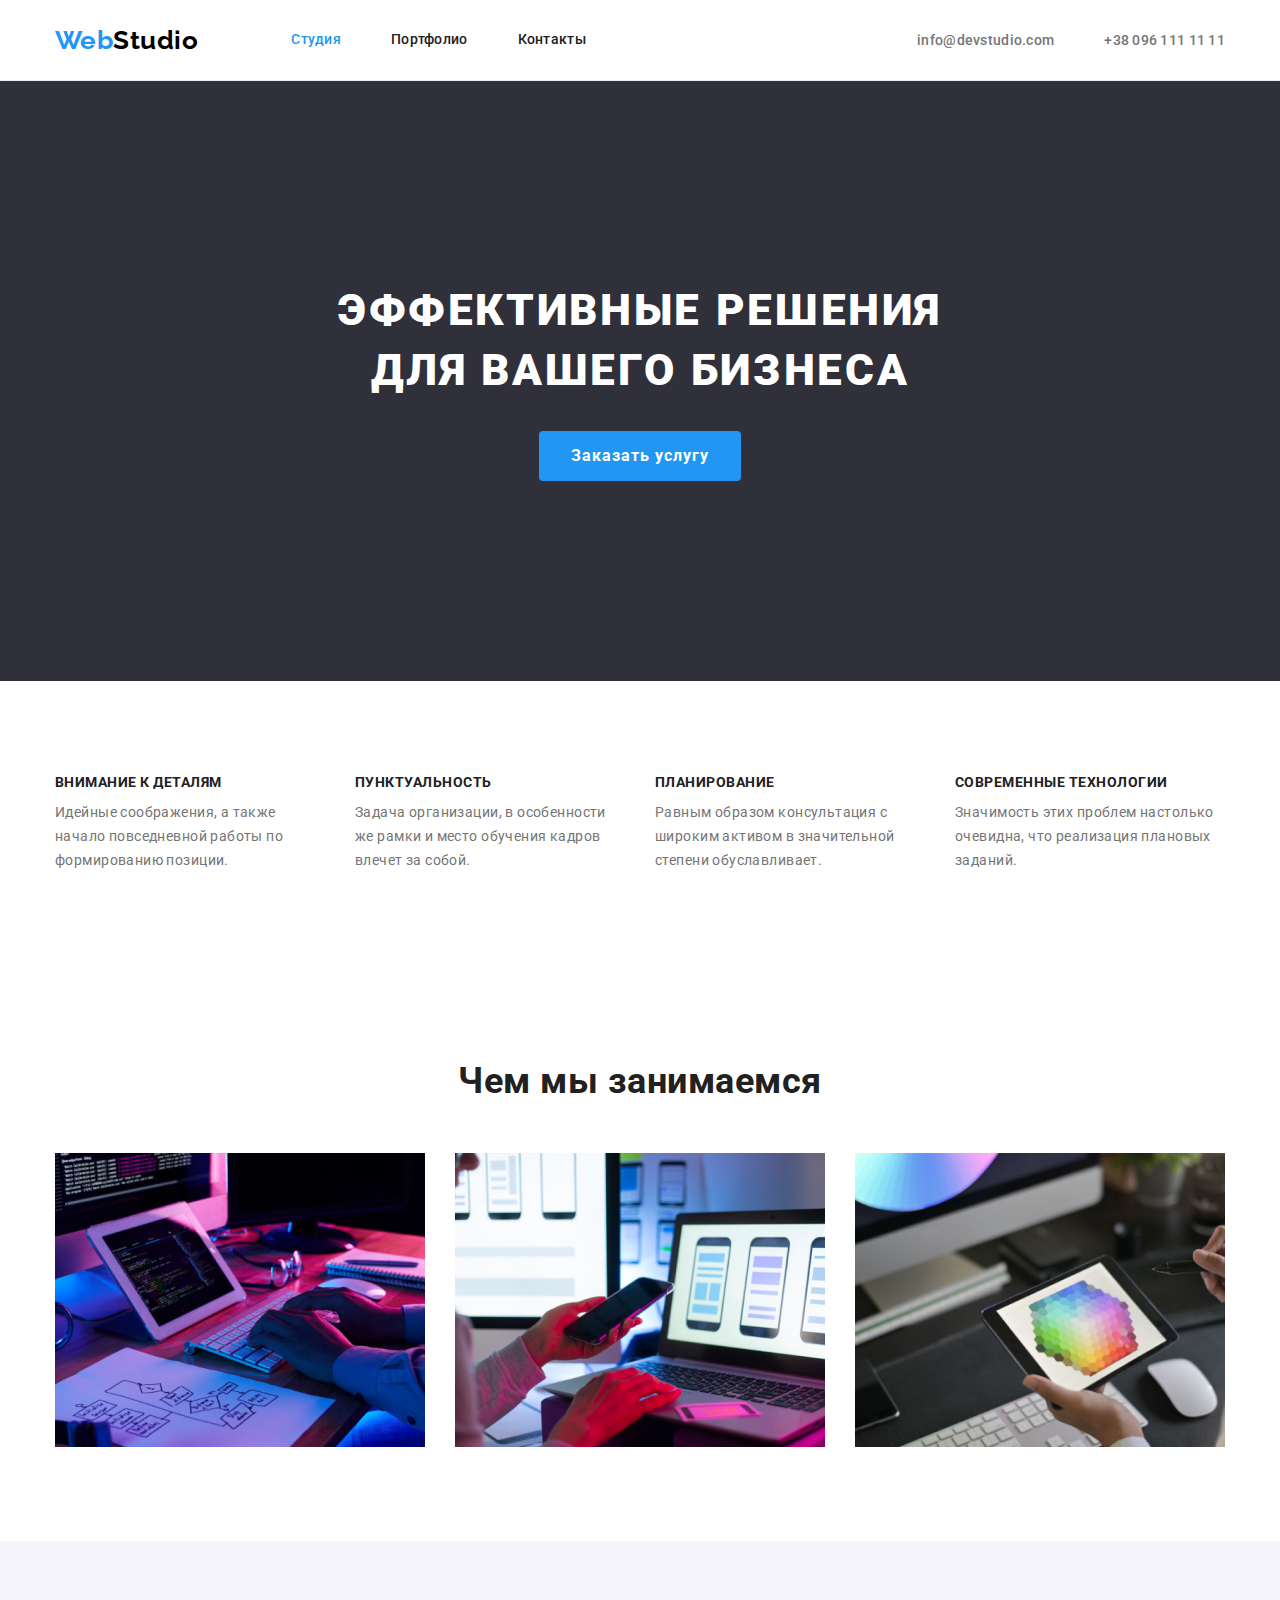
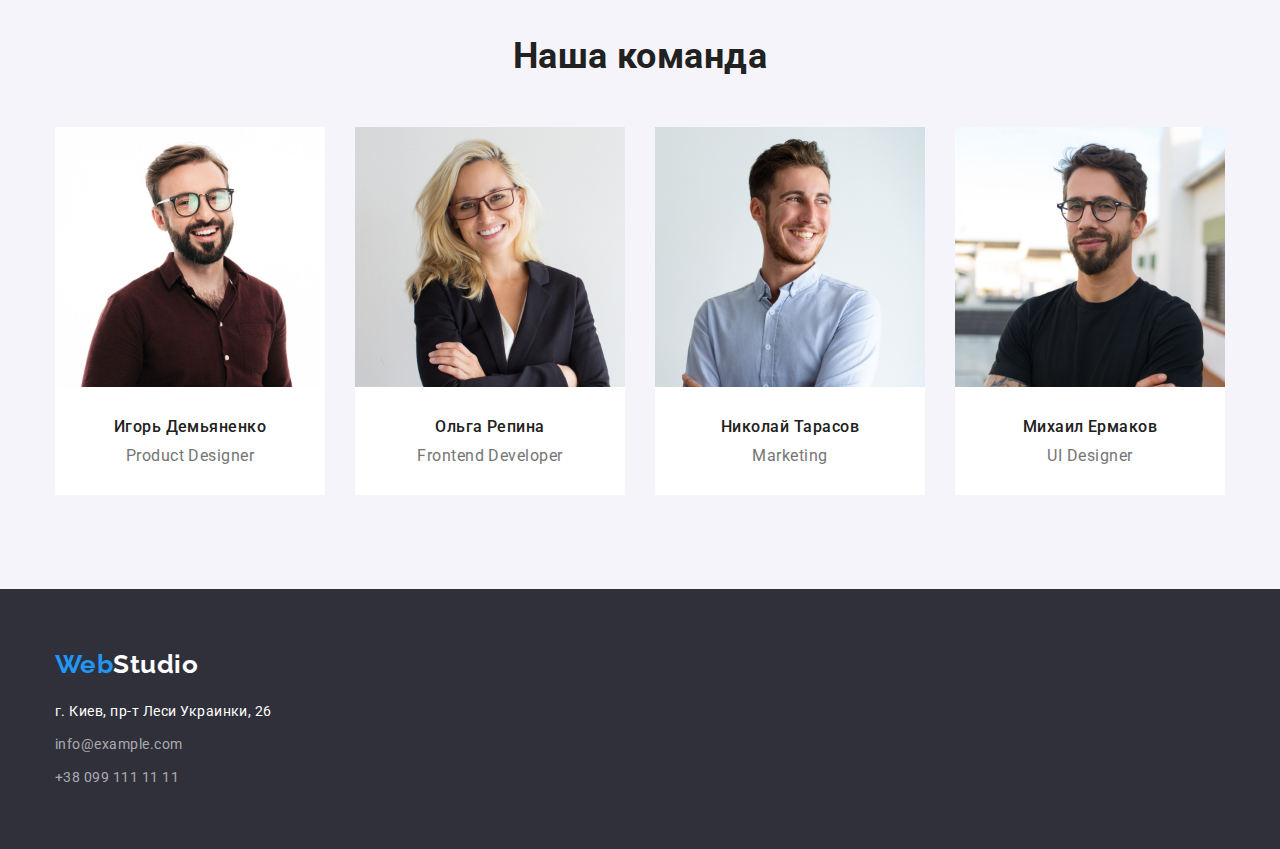
==== index.html @ ad322314 "Добавка файлов" ====
<!DOCTYPE html>
<html lang="ru">
  <head>
    <meta charset="UTF-8" />
    <meta http-equiv="X-UA-Compatible" content="IE=edge" />
    <meta name="viewport" content="width=device-width, initial-scale=1.0" />
    <title>Студия</title>
    <link rel="preconnect" href="https://fonts.googleapis.com" />
    <link rel="preconnect" href="https://fonts.gstatic.com" crossorigin />
    <link
      href="https://fonts.googleapis.com/css2?family=Raleway:wght@700&family=Roboto:wght@400;500;700;900&display=swap"
      rel="stylesheet"
    />
    <link
      rel="stylesheet"
      href="https://cdnjs.cloudflare.com/ajax/libs/modern-normalize/1.1.0/modern-normalize.min.css"
    />
    <link rel="stylesheet" href="./css/styles.css" />
  </head>
  <body>
    <!-- Шапка сайта -->

    <header class="header">
      <div class="container main-nav">
        <nav class="nav">
          <a class="logo" href="/" lang="en"> <span class="logo-web">Web</span>Studio</a>

          <ul class="site-nav">
            <li class="site-nav-item"><a href="" class="site-nav-link studio">Студия</a></li>
            <li class="site-nav-item">
              <a href="./portfolio.html" class="site-nav-link">Портфолио</a>
            </li>
            <li class="site-nav-item"><a href="" class="site-nav-link">Контакты</a></li>
          </ul>
        </nav>

        <ul class="auth-nav">
          <li class="auth-nav-item">
            <a class="auth-nav-link" href="mailto:info@devstudio.com" lang="en"
              >info@devstudio.com</a
            >
          </li>
          <li class="auth-nav-item">
            <a class="auth-nav-link" href="tel:+380961111111">+38 096 111 11 11</a>
          </li>
        </ul>
      </div>
    </header>

    <!-- Основной контент -->
    <main>
      <!-- Заказ услуги -->
      <section class="hero">
        <div class="container">
          <h1 class="hero-title">Эффективные решения для вашего бизнеса</h1>
          <button class="hero-button" type="button">Заказать услугу</button>
        </div>
      </section>

      <!-- Особенности компании -->
      <section class="section">
        <div class="container">
          <h2 class="compani-title">Особенности компании</h2>
          <ul class="features">
            <li class="features-item">
              <h3 class="features-title">Внимание к деталям</h3>
              <p class="features-text">
                Идейные соображения, а также начало повседневной работы по формированию позиции.
              </p>
            </li>
            <li class="features-item">
              <h3 class="features-title">Пунктуальность</h3>
              <p class="features-text">
                Задача организации, в особенности же рамки и место обучения кадров влечет за собой.
              </p>
            </li>
            <li class="features-item">
              <h3 class="features-title">Планирование</h3>
              <p class="features-text">
                Равным образом консультация с широким активом в значительной степени обуславливает.
              </p>
            </li>
            <li class="features-item">
              <h3 class="features-title">Современные технологии</h3>
              <p class="features-text">
                Значимость этих проблем настолько очевидна, что реализация плановых заданий.
              </p>
            </li>
          </ul>
        </div>
      </section>

      <!-- Чем мы занимаемся -->
      <section class="section">
        <div class="container">
          <h2 class="work-titles">Чем мы занимаемся</h2>
          <ul class="work-list">
            <li class="work-item">
              <img src="./images/img1.jpg" alt="Мужчина пишет код программы" width="370" />
            </li>
            <li class="work-item">
              <img
                src="./images/img2.jpg"
                alt="Женщина создает приложение на смартфон"
                width="370"
              />
            </li>
            <li class="work-item">
              <img
                src="./images/img3.jpg"
                alt="Человек занимается векторной графикой"
                width="370"
              />
            </li>
          </ul>
        </div>
      </section>

      <!-- Наша команда -->
      <section class="command section">
        <div class="container">
          <h2 class="command-titles">Наша команда</h2>
          <ul class="command-list">
            <li class="command-item">
              <img
                class="comand-img"
                src="./images/photo1.jpg"
                width="270"
                alt="Улыбающийся молодой мужчина шатен в очках с бородой короб"
              />
              <div class="comand-meta">
                <h3 class="command-title">Игорь Демьяненко</h3>
                <p class="command-text" lang="en">Product Designer</p>
              </div>
            </li>
            <li class="command-item">
              <img
                class="comand-img"
                src="./images/photo2.jpg"
                alt="Усыбающееся молодая женщина блондинка в очках"
                width="270"
              />
              <div class="comand-meta">
                <h3 class="command-title">Ольга Репина</h3>
                <p class="command-text" lang="en">Frontend Developer</p>
              </div>
            </li>
            <li class="command-item">
              <img
                class="comand-img"
                src="./images/photo3.jpg"
                alt="Улыбающийся молодой мужчина шатен с легкой небритостью"
                width="270"
              />
              <div class="comand-meta">
                <h3 class="command-title">Николай Тарасов</h3>
                <p class="command-text" lang="en">Marketing</p>
              </div>
            </li>
            <li class="command-item">
              <img
                class="comand-img"
                src="./images/photo4.jpg"
                alt="Улыбающийся молодой мужчина брюнет с лёгкой небритостью"
                width="270"
              />
              <div class="comand-meta">
                <h3 class="command-title">Михаил Ермаков</h3>
                <p class="command-text" lang="en">UI Designer</p>
              </div>
            </li>
          </ul>
        </div>
      </section>
    </main>

    <!-- Футер -->
    <footer class="footer">
      <div class="container">
        <a class="footer-logo" href="/" lang="en"><span class="logo-web">Web</span>Studio</a>
        <address class="address">
          <ul class="address-list">
            <li class="address-item">
              <a
                class="address-lists"
                href="https://www.google.com/maps/place/%D0%B1%D1%83%D0%BB.+%D0%9B%D0%B5%D1%81%D0%B8+%D0%A3%D0%BA%D1%80%D0%B0%D0%B8%D0%BD%D0%BA%D0%B8,+26,+%D0%9A%D0%B8%D0%B5%D0%B2,+02000"
                >г. Киев, пр-т Леси Украинки, 26</a
              >
            </li>
            <li class="address-item">
              <a class="address-link" href="mailto:info@example.com" lang="en">info@example.com</a>
            </li>
            <li class="address-item">
              <a class="address-link" href="tel:+380991111111">+38 099 111 11 11</a>
            </li>
          </ul>
        </address>
      </div>
    </footer>
  </body>
</html>
---- css/styles.css ----
:root {
  --primary-text-color: #212121;
  --title-text-color: #757575;
  --accent-color: #2196f3;
  --hover-hero-button-color: #058cf7;

  --primary-font: Roboto, sans-serif;
  --secondary-font: Raleway, sans-serif;
}

body {
  background-color: #ffffff;
  color: var(--title-text-color);
  font-family: var(--primary-font), sans-serif;
  letter-spacing: 0.03em;
}

h1,
h2,
h3,
p {
  margin: 0;
}

ul {
  margin: 0;
  padding: 0;
  list-style: none;
}

img {
  display: block;
  max-width: 100%;
  height: auto;
}

.container {
  width: 1200px;
  margin-left: auto;
  margin-right: auto;
  padding-left: 15px;
  padding-right: 15px;
}

.section {
  padding-top: 94px;
  padding-bottom: 94px;
}

/* Шапка */

.header {
  background-color: #ffffff;
  border-bottom: 1px solid #ececec;
}

.main-nav {
  display: flex;
  align-items: center;
}

.nav {
  display: flex;
  align-items: center;
}

.logo {
  color: #000000;

  font-family: var(--secondary-font), sans-serif;
  font-weight: 700;
  font-size: 26px;
  line-height: 1.19;
  text-decoration: none;
}

.logo-web {
  color: var(--accent-color);
}

.site-nav {
  display: flex;
  margin-left: 93px;
}

.site-nav-item + .site-nav-item {
  margin-left: 50px;
}

.site-nav-link {
  display: block;
  padding-top: 32px;
  padding-bottom: 32px;

  color: var(--primary-text-color);

  font-weight: 500;
  font-size: 14px;
  line-height: 1.14;
  letter-spacing: 0.02em;
  text-decoration: none;
}

.studio {
  color: var(--accent-color);
}

.portfolio,
.site-nav-link:hover,
.site-nav-link:focus,
.auth-nav-link:hover,
.auth-nav-link:focus,
.address-link:hover,
.address-link:focus,
.address-list:hover,
.address-list:focus {
  color: var(--accent-color);
}

.auth-nav {
  display: flex;
  margin-left: auto;
}

.auth-nav-item + .auth-nav-item {
  margin-left: 50px;
}

.auth-nav-link {
  color: var(--title-text-color);
  font-weight: 500;
  font-size: 14px;
  line-height: 1.14;
  letter-spacing: 0.02em;
  text-decoration: none;
}

/* Заказ услуги  */

.hero {
  padding: 200px 0;

  background-color: #2f303a;

  text-align: center;
}

.hero-button {
  border-radius: 4px;
  padding: 10px 32px;
  display: inline-block;
  min-width: 200px;
  border: none;

  background-color: var(--accent-color);
  color: #ffffff;

  font-weight: 700;
  font-size: 16px;
  line-height: 1.88;
  align-items: center;
  letter-spacing: 0.06em;
  cursor: pointer;
}
.hero-button:hover,
.hero-button:focus {
  background-color: var(--hover-hero-button-color);
}

.hero-title {
  margin-bottom: 30px;
  width: 696px;
  margin-left: auto;
  margin-right: auto;

  color: #ffffff;

  font-weight: 900;
  font-size: 44px;
  line-height: 1.36;
  letter-spacing: 0.06em;
  text-transform: uppercase;
}

/* Особенности компании */

.compani-title {
  position: absolute;
  clip: rect(0 0 0 0);
  width: 1px;
  height: 1px;
  margin: -1px;
}

.features {
  display: flex;
}

.features-item {
  width: 270px;
  margin-right: 30px;
  justify-content: center;
}

.features-item:last-child {
  margin-right: 0px;
}
.features-title {
  margin-bottom: 10px;

  color: var(--primary-text-color);

  font-weight: 700;
  font-size: 14px;
  line-height: 1.14;
  text-transform: uppercase;
}

.features-text {
  font-size: 14px;
  line-height: 1.71;
  letter-spacing: 0.03em;
}

/* Чем мы занимаемся */

.work-titles,
.command-titles {
  margin-bottom: 50px;

  color: var(--primary-text-color);

  font-weight: 700;
  font-size: 36px;
  line-height: 1.17;
  text-align: center;
}

.work-list {
  display: flex;
}

.work-item {
  margin-right: 30px;
}

.work-item:last-child {
  margin-right: 0px;
}

/* Наша команда */

.command {
  background-color: #f5f4fa;
}

.features-title {
  color: var(--primary-text-color);

  font-style: normal;
  font-weight: 700;
  font-size: 14px;
  line-height: 1.14;
  text-transform: uppercase;
}

.command-list {
  display: flex;
  margin-left: auto;
  margin-right: auto;
  justify-content: center;
}

.command-item {
  margin-right: 30px;
}

.comand-meta {
  padding-top: 30px;
  padding-bottom: 30px;
  padding-left: 0;

  background-color: #fff;
}

.comand-img {
  margin-bottom: 0;
}

.command-item:last-child {
  margin-right: 0;
  margin-bottom: 0;
}

.command-title {
  margin-bottom: 10px;

  color: var(--primary-text-color);

  font-style: normal;
  font-weight: 500;
  font-size: 16px;
  line-height: 1.19;
  text-align: center;
}

.command-text {
  font-size: 16px;
  line-height: 1.19;
  text-align: center;
}

/* footer */

.footer {
  background-color: #2f303a;
  padding: 60px 0;
}

.footer-logo {
  margin-top: 0;
  margin-bottom: 20px;
  display: block;

  color: #ffffff;

  font-family: var(--secondary-font), sans-serif;
  font-weight: 700;
  font-size: 26px;
  line-height: 1.19;
  text-decoration: none;
}

.address {
  display: block;

  font-style: normal;
  font-size: 14px;
  line-height: 1.71;
}

.address-item:not(:last-child) {
  margin-bottom: 9px;
}

.address-lists {
  display: block;

  color: #ffffff;

  text-decoration: none;
}

.address-link {
  display: block;

  color: rgba(255, 255, 255, 0.6);
  text-decoration: none;
}

/* -----Портфолио----- */

.portfolio-name {
  position: absolute;
  clip: rect(0 0 0 0);
  width: 1px;
  height: 1px;
  margin: -1px;
}

.filter {
  margin-bottom: 50px;
  display: flex;
  justify-content: center;
}

.filter-item:last-child {
  margin-right: 0px;
}

.filter-item {
  margin-right: 8px;
  align-items: center;
}

/* Контент фильтра */
.filter-button {
  border-radius: 4px;
  padding: 6px 22px;
  border: none;

  background-color: #f5f4fa;
  color: #212121;

  font-family: var(--primary-font), sans-serif;
  font-style: normal;
  font-weight: 500;
  font-size: 16px;
  line-height: 1.63;
  text-align: center;
  cursor: pointer;
}

.filter-button:hover,
.filter-button:focus {
  background-color: var(--accent-color);
  color: #ffffff;
}

/* Контент фильтра */
.gallery {
  display: flex;
  flex-wrap: wrap;
}

.gallery-lists {
  text-decoration: none;
}

.gallery-sign {
  width: 370px;
  box-sizing: border-box;
  border: 1px solid #eeeeee;
  padding: 32px 24px;
}

.gallery-item {
  margin-right: 30px;
  margin-bottom: 30px;
}

.gallery-item:nth-child(3n) {
  margin-right: 0;
}

.gallery-item:nth-last-child(-n + 3) {
  margin-bottom: 0;
}

.gallery-title {
  margin-bottom: 4px;

  color: var(--primary-text-color);

  font-weight: 700;
  font-size: 18px;
  line-height: 2;
  letter-spacing: 0.06em;
}

.gallery-text {
  color: var(--title-text-color);

  font-size: 16px;
  line-height: 1.87;
}
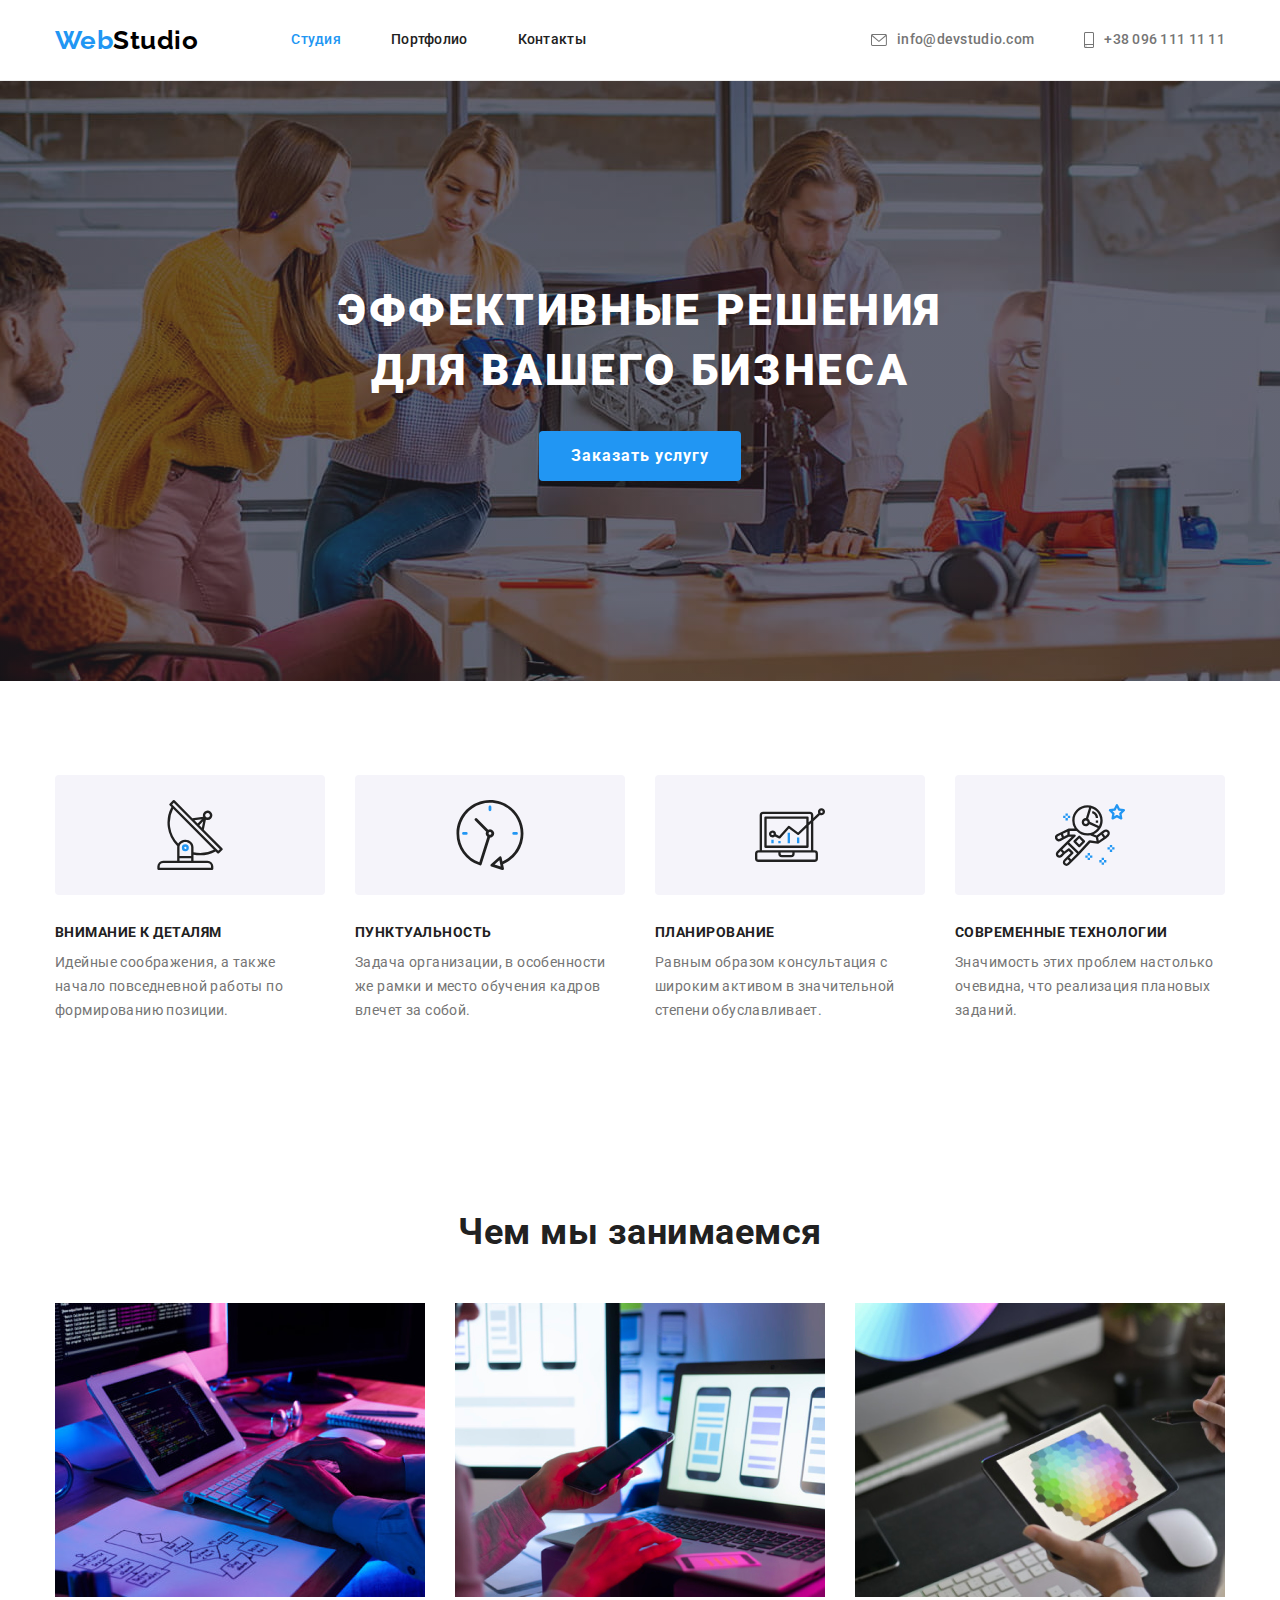
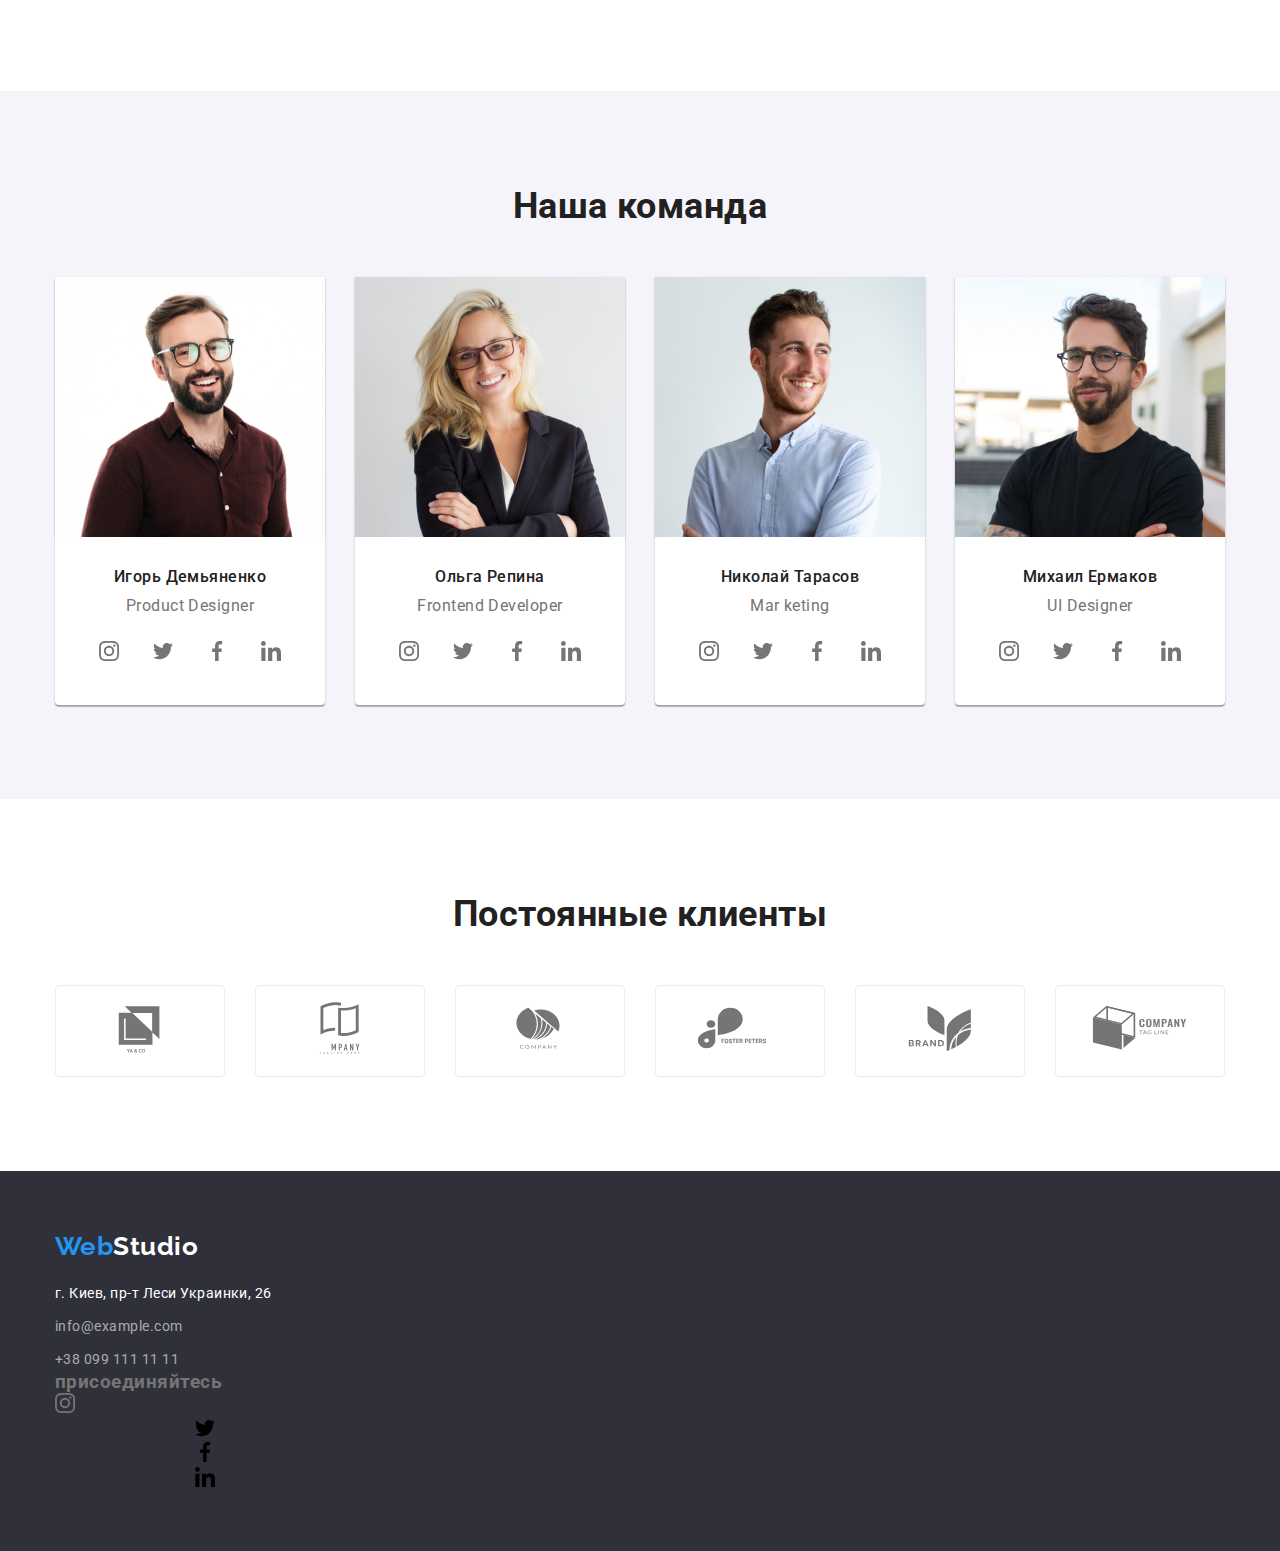
==== commit 3225368d: "Добавление svg" ====
--- a/index.html
+++ b/index.html
@@ -37,11 +37,11 @@
         <ul class="auth-nav">
           <li class="auth-nav-item">
             <a class="auth-nav-link" href="mailto:info@devstudio.com" lang="en"
-              >info@devstudio.com</a
+              ><svg class="icon-envelope"><use xlink:href="./images/symbol-defs.svg#icon-envelope"></use></svg>info@devstudio.com</a
             >
           </li>
           <li class="auth-nav-item">
-            <a class="auth-nav-link" href="tel:+380961111111">+38 096 111 11 11</a>
+            <a class="auth-nav-link" href="tel:+380961111111"><svg class="icon-smartphone"><use xlink:href="./images/symbol-defs.svg#icon-smartphone"></use></svg>+38 096 111 11 11</a>
           </li>
         </ul>
       </div>
@@ -50,7 +50,7 @@
     <!-- Основной контент -->
     <main>
       <!-- Заказ услуги -->
-      <section class="hero">
+      <section class="hero hero-img">
         <div class="container">
           <h1 class="hero-title">Эффективные решения для вашего бизнеса</h1>
           <button class="hero-button" type="button">Заказать услугу</button>
@@ -63,24 +63,44 @@
           <h2 class="compani-title">Особенности компании</h2>
           <ul class="features">
             <li class="features-item">
+              <div class="icon-block">
+                <svg height="70px" width="70px">
+                  <use xlink:href="./images/symbol-defs.svg#icon-antenna"></use>
+                </svg>
+              </div>
               <h3 class="features-title">Внимание к деталям</h3>
               <p class="features-text">
                 Идейные соображения, а также начало повседневной работы по формированию позиции.
               </p>
             </li>
             <li class="features-item">
+              <div class="icon-block">
+                <svg width="70px" height="70px">
+                  <use xlink:href="./images/symbol-defs.svg#icon-clock"></use>
+                </svg>
+              </div>
               <h3 class="features-title">Пунктуальность</h3>
               <p class="features-text">
                 Задача организации, в особенности же рамки и место обучения кадров влечет за собой.
               </p>
             </li>
             <li class="features-item">
+              <div class="icon-block">
+                <svg width="70px" height="70px">
+                  <use xlink:href="./images/symbol-defs.svg#icon-diagram"></use>
+                </svg>
+              </div>
               <h3 class="features-title">Планирование</h3>
               <p class="features-text">
                 Равным образом консультация с широким активом в значительной степени обуславливает.
               </p>
             </li>
             <li class="features-item">
+              <div class="icon-block">
+                <svg width="70px" height="70px">
+                  <use xlink:href="./images/symbol-defs.svg#icon-astronaut"></use>
+                </svg>
+              </div>
               <h3 class="features-title">Современные технологии</h3>
               <p class="features-text">
                 Значимость этих проблем настолько очевидна, что реализация плановых заданий.
@@ -131,6 +151,14 @@
               <div class="comand-meta">
                 <h3 class="command-title">Игорь Демьяненко</h3>
                 <p class="command-text" lang="en">Product Designer</p>
+                <div class="icon">
+                  <ul class="icon-list">
+                    <li class="icon-item"><a href=""><svg class="icon-svg" width="20px" height="20px"><use xlink:href="./images/symbol-defs.svg#icon-instagram"></use></svg></a></li>
+                    <li class="icon-item"><a href=""><svg class="icon-svg" width="20px" height="20px"><use xlink:href="./images/symbol-defs.svg#icon-twitter"></use></svg></a></li>
+                    <li class="icon-item"><a href=""><svg class="icon-svg" width="20px" height="20px"><use xlink:href="./images/symbol-defs.svg#icon-facebook"></use></svg></a></li>
+                    <li class="icon-item"><a href=""><svg class="icon-svg" width="20px" height="20px"><use xlink:href="./images/symbol-defs.svg#icon-linkedin"></use></svg></a></li>
+                  </ul>
+                </div>
               </div>
             </li>
             <li class="command-item">
@@ -143,6 +171,14 @@
               <div class="comand-meta">
                 <h3 class="command-title">Ольга Репина</h3>
                 <p class="command-text" lang="en">Frontend Developer</p>
+                <div class="icon">
+                  <ul class="icon-list">
+                    <li class="icon-item"><a href=""><svg class="icon-svg width="20px" height="20px"><use xlink:href="./images/symbol-defs.svg#icon-instagram"></use></svg></a></li>
+                    <li class="icon-item"><a href=""><svg class="icon-svg width="20px" height="20px"><use xlink:href="./images/symbol-defs.svg#icon-twitter"></use></svg></a></li>
+                    <li class="icon-item"><a href=""><svg class="icon-svg width="20px" height="20px"><use xlink:href="./images/symbol-defs.svg#icon-facebook"></use></svg></a></li>
+                    <li class="icon-item"><a href=""><svg class="icon-svg width="20px" height="20px"><use xlink:href="./images/symbol-defs.svg#icon-linkedin"></use></svg></a></li>
+                  </ul>
+                </div>
               </div>
             </li>
             <li class="command-item">
@@ -154,7 +190,15 @@
               />
               <div class="comand-meta">
                 <h3 class="command-title">Николай Тарасов</h3>
-                <p class="command-text" lang="en">Marketing</p>
+                <p class="command-text" lang="en">Mar keting</p>
+                <div class="icon">
+                  <ul class="icon-list">
+                    <li class="icon-item"><a href=""><svg class="icon-svg width="20px" height="20px"><use xlink:href="./images/symbol-defs.svg#icon-instagram"></use></svg></a></li>
+                    <li class="icon-item"><a href=""><svg class="icon-svg width="20px" height="20px"><use xlink:href="./images/symbol-defs.svg#icon-twitter"></use></svg></a></li>
+                    <li class="icon-item"><a href=""><svg class="icon-svg width="20px" height="20px"><use xlink:href="./images/symbol-defs.svg#icon-facebook"></use></svg></a></li>
+                    <li class="icon-item"><a href=""><svg class="icon-svg width="20px" height="20px"><use xlink:href="./images/symbol-defs.svg#icon-linkedin"></use></svg></a></li>
+                  </ul>
+                </div>
               </div>
             </li>
             <li class="command-item">
@@ -167,17 +211,60 @@
               <div class="comand-meta">
                 <h3 class="command-title">Михаил Ермаков</h3>
                 <p class="command-text" lang="en">UI Designer</p>
-              </div>
-            </li>
-          </ul>
-        </div>
-      </section>
+                <div class="icon">
+                  <ul class="icon-list">
+                    <li class="icon-item"><a href=""><svg class="icon-svg width="20px" height="20px"><use xlink:href="./images/symbol-defs.svg#icon-instagram"></use></svg></a></li>
+                    <li class="icon-item"><a href=""><svg class="icon-svg width="20px" height="20px"><use xlink:href="./images/symbol-defs.svg#icon-twitter"></use></svg></a></li>
+                    <li class="icon-item"><a href=""><svg class="icon-svg width="20px" height="20px"><use xlink:href="./images/symbol-defs.svg#icon-facebook"></use></svg></a></li>
+                    <li class="icon-item"><a href=""><svg class="icon-svg width="20px" height="20px"><use xlink:href="./images/symbol-defs.svg#icon-linkedin"></use></svg></a></li>
+                  </ul>
+                </div>
+              </div>
+            </li>
+          </ul>
+        </div>
+      </section>
+      <section class="clients section">
+        <div class="container">
+          <h2 class="clients-titles">Постоянные клиенты</h2>
+          <div class="client">
+            <ul class="client-list">
+            <li class="client-item">
+              <a href=""><svg  class="client-icon" width="106px" height="60px"><use href="./images/symbol-defs.svg#icon-Logo"></use></svg>
+              </a>
+            </li>
+            <li class="client-item">
+              <a href=""><svg  class="client-icon" width="106px" height="60px"><use href="./images/symbol-defs.svg#icon-Logo2"></use></svg>
+              </a>
+            </li>
+            <li class="client-item">
+              <a href=""><svg  class="client-icon" width="106px" height="60px"><use href="./images/symbol-defs.svg#icon-Logo3"></use></svg>
+              </a>
+            </li>
+            <li class="client-item">
+              <a href=""><svg  class="client-icon" width="106px" height="60px"><use href="./images/symbol-defs.svg#icon-Logo4"></use></svg>
+              </a>
+            </li>
+            <li class="client-item">
+              <a href=""><svg  class="client-icon" width="106px" height="60px"><use href="./images/symbol-defs.svg#icon-Logo5"></use></svg>
+              </a>
+            </li>
+            <li class="client-item">
+              <a href=""><svg  class="client-icon" width="106px" height="60px"><use href="./images/symbol-defs.svg#icon-Logo6"></use></svg>
+              </a>
+            </li>
+          </ul>
+          </div>
+        </div>
+      </section>
+
     </main>
 
     <!-- Футер -->
     <footer class="footer">
       <div class="container">
-        <a class="footer-logo" href="/" lang="en"><span class="logo-web">Web</span>Studio</a>
+        <div>
+          <a class="footer-logo" href="/" lang="en"><span class="logo-web">Web</span>Studio</a>
         <address class="address">
           <ul class="address-list">
             <li class="address-item">
@@ -195,7 +282,18 @@
             </li>
           </ul>
         </address>
+        </div>
+        <div class="connect">
+        <h3 class="connect-titles">присоединяйтесь</h3>
+        <ul>
+          <li class="connect-item"><a href=""><svg class="icon-svg width="20px" height="20px"><use xlink:href="./images/symbol-defs.svg#icon-instagram"></use></svg></a></li>
+                    <li class="connect-item"><a href=""><svg class="connect-svg width="20px" height="20px"><use xlink:href="./images/symbol-defs.svg#icon-twitter"></use></svg></a></li>
+                    <li class="connect-item"><a href=""><svg class="connect-svg width="20px" height="20px"><use xlink:href="./images/symbol-defs.svg#icon-facebook"></use></svg></a></li>
+                    <li class="connect-item"><a href=""><svg class="connect-svg width="20px" height="20px"><use xlink:href="./images/symbol-defs.svg#icon-linkedin"></use></svg></a></li>
+        </ul>
       </div>
+      </div>
+      
     </footer>
   </body>
 </html>
--- a/css/styles.css
+++ b/css/styles.css
@@ -127,7 +127,11 @@
 }
 
 .auth-nav-link {
+  display: flex;
+  align-items: center;
+
   color: var(--title-text-color);
+
   font-weight: 500;
   font-size: 14px;
   line-height: 1.14;
@@ -135,12 +139,45 @@
   text-decoration: none;
 }
 
+.icon-envelope {
+  margin-right: 10px;
+  width: 16px;
+  height: 12px;
+  justify-content: center;
+  align-items: center;
+  fill: #757575;
+}
+
+.icon-envelope:hover,
+.icon-envelope:focus,
+.icon-smartphone:hover,
+.icon-smartphone:focus {
+  fill: var(--accent-color);
+}
+
+.icon-smartphone {
+  margin-right: 10px;
+  width: 10px;
+  height: 16px;
+
+  fill: #757575;
+}
+
 /* Заказ услуги  */
 
 .hero {
   padding: 200px 0;
+  height: 600px;
+  max-width: 1600px;
+  margin-left: auto;
+  margin-right: auto;
 
   background-color: #2f303a;
+  background-image: linear-gradient(to right, rgba(47, 48, 58, 0.4), rgba(47, 48, 58, 0.4)),
+    url('../images/hero.jpg');
+  background-repeat: no-repeat;
+  background-position: center;
+  background-size: cover;
 
   text-align: center;
 }
@@ -202,9 +239,35 @@
   justify-content: center;
 }
 
+/* .features-item::before {
+  content: '';
+  display: inline-block;
+  width: 270px;
+  height: 120px;
+  border-radius: 4px;
+  margin-bottom: 30px;
+
+  background-color: #f5f4fa;
+  background-image: url(../images/antenna.svg);
+} */
+
 .features-item:last-child {
   margin-right: 0px;
 }
+
+.icon-block {
+  width: 270px;
+  height: 120px;
+  border-radius: 4px;
+  margin-right: 30px;
+  margin-bottom: 30px;
+  display: flex;
+  justify-content: center;
+  align-items: center;
+
+  background-color: #f5f4fa;
+}
+
 .features-title {
   margin-bottom: 10px;
 
@@ -225,7 +288,8 @@
 /* Чем мы занимаемся */
 
 .work-titles,
-.command-titles {
+.command-titles,
+.clients-titles {
   margin-bottom: 50px;
 
   color: var(--primary-text-color);
@@ -279,12 +343,18 @@
   padding-top: 30px;
   padding-bottom: 30px;
   padding-left: 0;
+  border-radius: 0px 0px 4px 4px;
 
   background-color: #fff;
+  box-shadow: 0px 1px 3px rgba(0, 0, 0, 0.12), 0px 1px 1px rgba(0, 0, 0, 0.14),
+    0px 2px 1px rgba(0, 0, 0, 0.2);
 }
 
 .comand-img {
   margin-bottom: 0;
+
+  box-shadow: 0px 1px 3px rgba(0, 0, 0, 0.12), 0px 1px 1px rgba(0, 0, 0, 0.14),
+    0px 2px 1px rgba(0, 0, 0, 0.2);
 }
 
 .command-item:last-child {
@@ -305,9 +375,93 @@
 }
 
 .command-text {
+  margin-bottom: 16px;
+
   font-size: 16px;
   line-height: 1.19;
   text-align: center;
+}
+
+.icon {
+  margin-right: auto;
+  margin-left: auto;
+}
+
+.icon-list {
+  display: flex;
+  justify-content: center;
+}
+
+.icon-item {
+  margin-right: 10px;
+  width: 44px;
+  height: 44px;
+  justify-content: center;
+  align-items: center;
+  display: flex;
+  border-radius: 50%;
+}
+.icon-item:hover,
+.icon-item:focus {
+  background-color: var(--accent-color);
+}
+
+.icon-item:last-child {
+  margin-right: 0;
+}
+
+.icon-svg {
+  width: 20px;
+  fill: var(--title-text-color);
+}
+
+.icon-svg:hover,
+.icon-svg:focus {
+  fill: #fff;
+}
+
+/* Постоянные клиенты */
+
+.client {
+}
+
+.client-titles {
+}
+
+.client-list {
+  display: flex;
+  margin: 0;
+  padding: 0;
+  list-style: none;
+}
+
+.client-item {
+  width: 170px;
+  height: 92px;
+  border: 1px solid #ececec;
+  border-radius: 4px;
+  margin-right: 30px;
+  display: flex;
+  justify-content: center;
+  align-items: center;
+}
+
+.client-item:hover,
+.client-item:focus {
+  border: 1px solid var(--accent-color);
+}
+
+.client-item:last-child {
+  margin-right: 0;
+}
+
+.client-icon {
+  fill: var(--title-text-color);
+}
+
+.client-icon:hover,
+.client-icon:focus {
+  fill: var(--accent-color);
 }
 
 /* footer */
@@ -417,6 +571,12 @@
   text-decoration: none;
 }
 
+.gallery-item:hover,
+.gallery-item:focus {
+  box-shadow: 0px 1px 3px rgba(0, 0, 0, 0.12), 0px 1px 1px rgba(0, 0, 0, 0.14),
+    0px 2px 1px rgba(0, 0, 0, 0.2);
+}
+
 .gallery-sign {
   width: 370px;
   box-sizing: border-box;
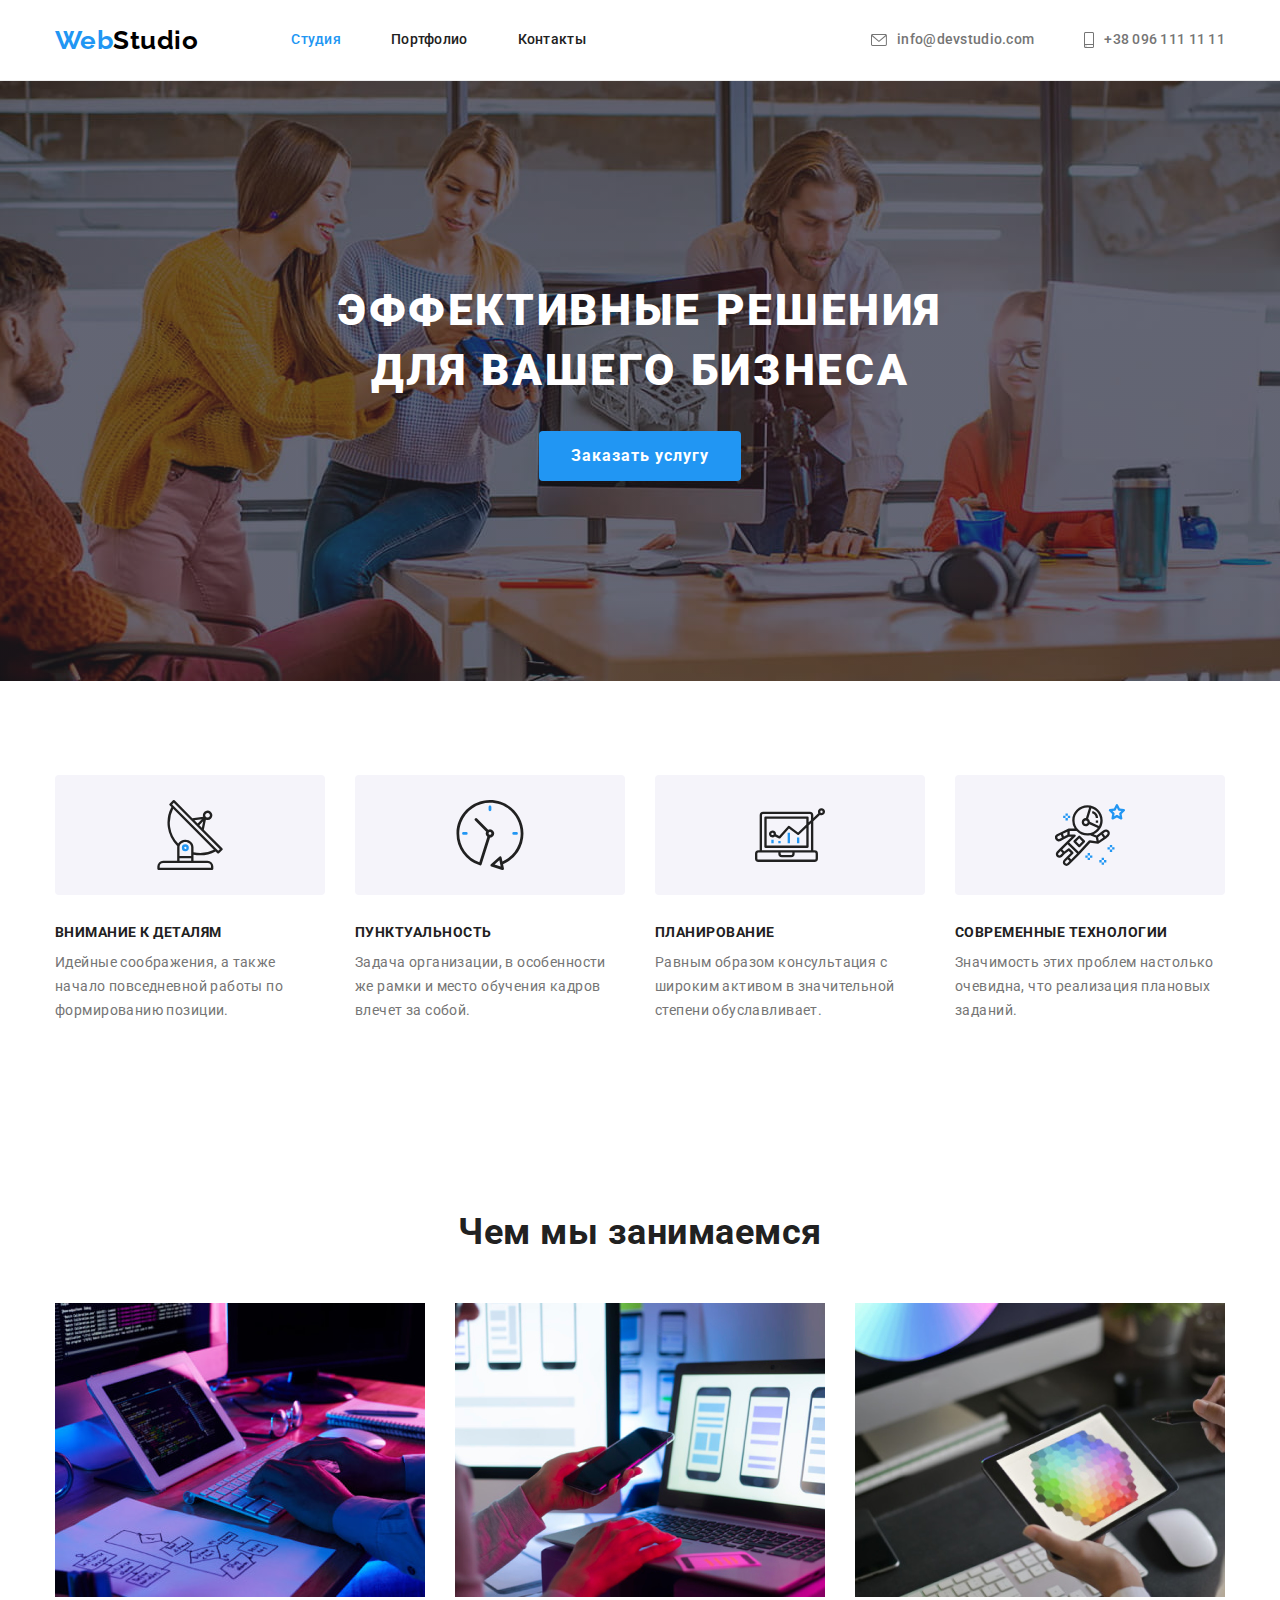
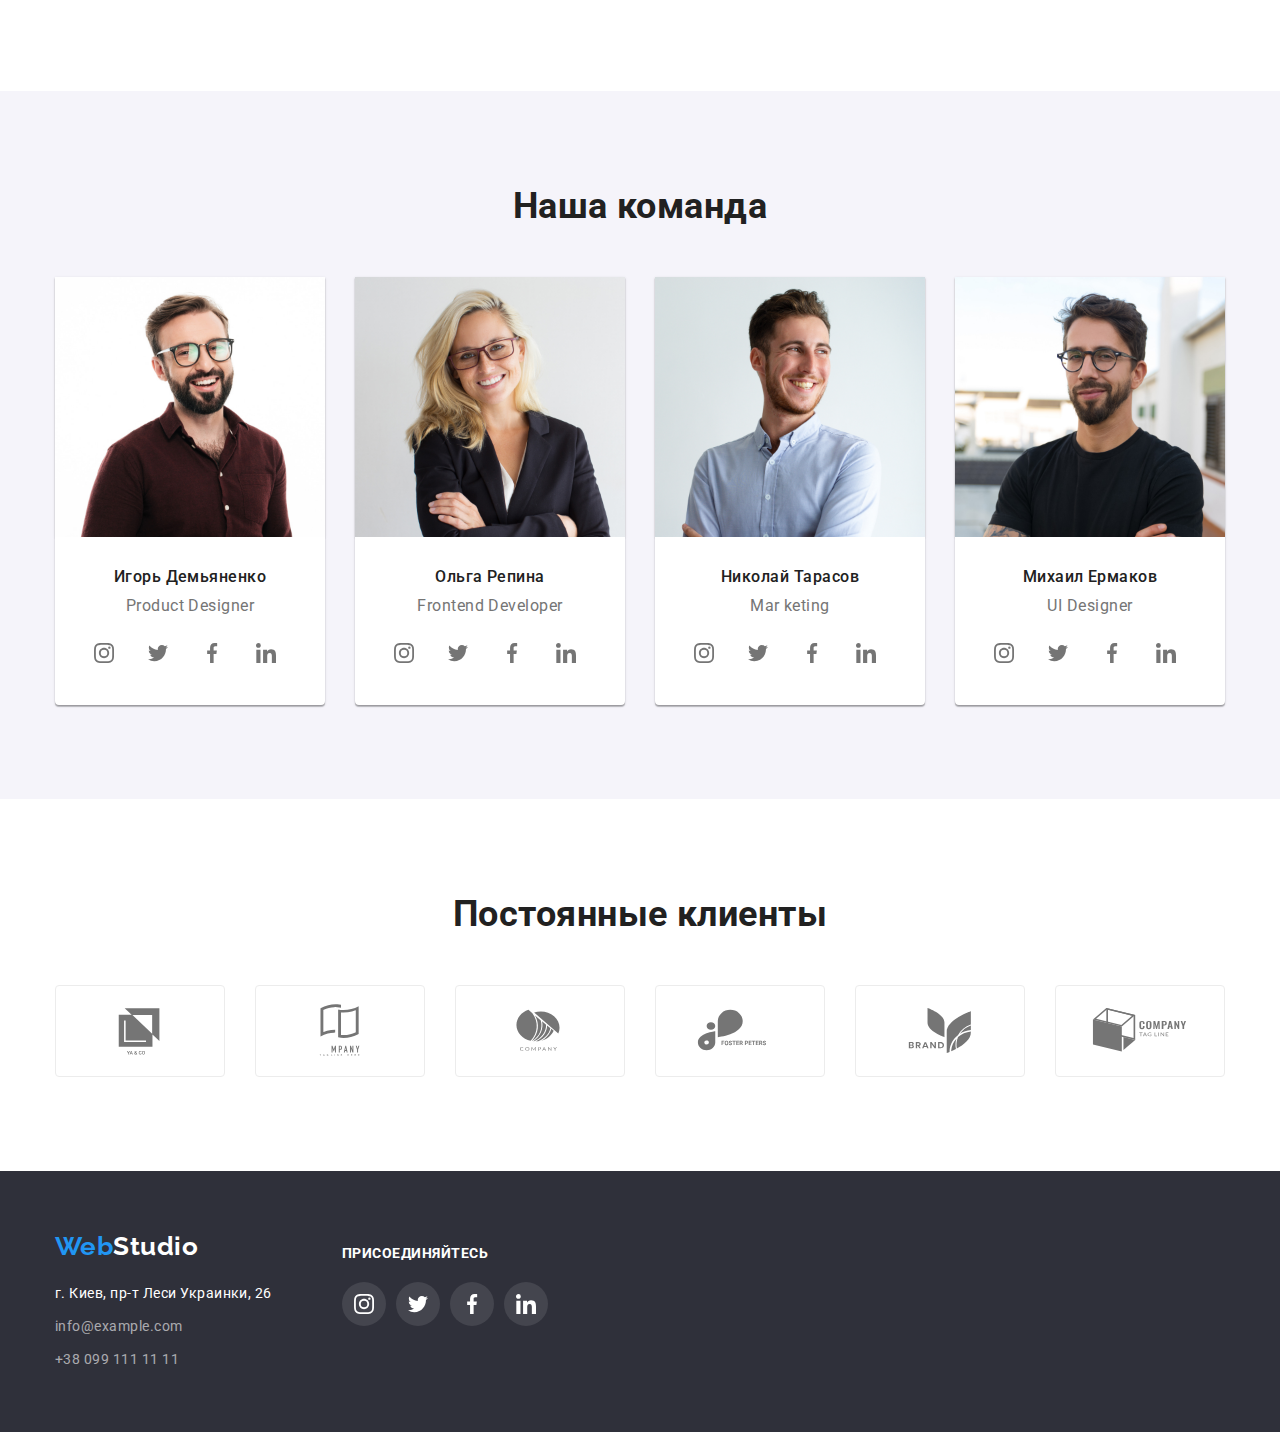
==== commit 6561511e: "Добавление svg и фона героя" ====
--- a/index.html
+++ b/index.html
@@ -153,10 +153,10 @@
                 <p class="command-text" lang="en">Product Designer</p>
                 <div class="icon">
                   <ul class="icon-list">
-                    <li class="icon-item"><a href=""><svg class="icon-svg" width="20px" height="20px"><use xlink:href="./images/symbol-defs.svg#icon-instagram"></use></svg></a></li>
-                    <li class="icon-item"><a href=""><svg class="icon-svg" width="20px" height="20px"><use xlink:href="./images/symbol-defs.svg#icon-twitter"></use></svg></a></li>
-                    <li class="icon-item"><a href=""><svg class="icon-svg" width="20px" height="20px"><use xlink:href="./images/symbol-defs.svg#icon-facebook"></use></svg></a></li>
-                    <li class="icon-item"><a href=""><svg class="icon-svg" width="20px" height="20px"><use xlink:href="./images/symbol-defs.svg#icon-linkedin"></use></svg></a></li>
+                    <li class="icon-item"><a class="icon-link" href=""><svg class="icon-svg" width="20px" height="20px"><use xlink:href="./images/symbol-defs.svg#icon-instagram"></use></svg></a></li>
+                    <li class="icon-item"><a class="icon-link" href=""><svg class="icon-svg" width="20px" height="20px"><use xlink:href="./images/symbol-defs.svg#icon-twitter"></use></svg></a></li>
+                    <li class="icon-item"><a class="icon-link" href=""><svg class="icon-svg" width="20px" height="20px"><use xlink:href="./images/symbol-defs.svg#icon-facebook"></use></svg></a></li>
+                    <li class="icon-item"><a class="icon-link" href=""><svg class="icon-svg" width="20px" height="20px"><use xlink:href="./images/symbol-defs.svg#icon-linkedin"></use></svg></a></li>
                   </ul>
                 </div>
               </div>
@@ -173,10 +173,10 @@
                 <p class="command-text" lang="en">Frontend Developer</p>
                 <div class="icon">
                   <ul class="icon-list">
-                    <li class="icon-item"><a href=""><svg class="icon-svg width="20px" height="20px"><use xlink:href="./images/symbol-defs.svg#icon-instagram"></use></svg></a></li>
-                    <li class="icon-item"><a href=""><svg class="icon-svg width="20px" height="20px"><use xlink:href="./images/symbol-defs.svg#icon-twitter"></use></svg></a></li>
-                    <li class="icon-item"><a href=""><svg class="icon-svg width="20px" height="20px"><use xlink:href="./images/symbol-defs.svg#icon-facebook"></use></svg></a></li>
-                    <li class="icon-item"><a href=""><svg class="icon-svg width="20px" height="20px"><use xlink:href="./images/symbol-defs.svg#icon-linkedin"></use></svg></a></li>
+                    <li class="icon-item"><a class="icon-link" href=""><svg class="icon-svg width="20px" height="20px"><use xlink:href="./images/symbol-defs.svg#icon-instagram"></use></svg></a></li>
+                    <li class="icon-item"><a class="icon-link" href=""><svg class="icon-svg width="20px" height="20px"><use xlink:href="./images/symbol-defs.svg#icon-twitter"></use></svg></a></li>
+                    <li class="icon-item"><a class="icon-link" href=""><svg class="icon-svg width="20px" height="20px"><use xlink:href="./images/symbol-defs.svg#icon-facebook"></use></svg></a></li>
+                    <li class="icon-item"><a class="icon-link" href=""><svg class="icon-svg width="20px" height="20px"><use xlink:href="./images/symbol-defs.svg#icon-linkedin"></use></svg></a></li>
                   </ul>
                 </div>
               </div>
@@ -193,10 +193,10 @@
                 <p class="command-text" lang="en">Mar keting</p>
                 <div class="icon">
                   <ul class="icon-list">
-                    <li class="icon-item"><a href=""><svg class="icon-svg width="20px" height="20px"><use xlink:href="./images/symbol-defs.svg#icon-instagram"></use></svg></a></li>
-                    <li class="icon-item"><a href=""><svg class="icon-svg width="20px" height="20px"><use xlink:href="./images/symbol-defs.svg#icon-twitter"></use></svg></a></li>
-                    <li class="icon-item"><a href=""><svg class="icon-svg width="20px" height="20px"><use xlink:href="./images/symbol-defs.svg#icon-facebook"></use></svg></a></li>
-                    <li class="icon-item"><a href=""><svg class="icon-svg width="20px" height="20px"><use xlink:href="./images/symbol-defs.svg#icon-linkedin"></use></svg></a></li>
+                    <li class="icon-item"><a class="icon-link" href=""><svg class="icon-svg width="20px" height="20px"><use xlink:href="./images/symbol-defs.svg#icon-instagram"></use></svg></a></li>
+                    <li class="icon-item"><a class="icon-link" href=""><svg class="icon-svg width="20px" height="20px"><use xlink:href="./images/symbol-defs.svg#icon-twitter"></use></svg></a></li>
+                    <li class="icon-item"><a class="icon-link" href=""><svg class="icon-svg width="20px" height="20px"><use xlink:href="./images/symbol-defs.svg#icon-facebook"></use></svg></a></li>
+                    <li class="icon-item"><a class="icon-link" href=""><svg class="icon-svg width="20px" height="20px"><use xlink:href="./images/symbol-defs.svg#icon-linkedin"></use></svg></a></li>
                   </ul>
                 </div>
               </div>
@@ -213,10 +213,10 @@
                 <p class="command-text" lang="en">UI Designer</p>
                 <div class="icon">
                   <ul class="icon-list">
-                    <li class="icon-item"><a href=""><svg class="icon-svg width="20px" height="20px"><use xlink:href="./images/symbol-defs.svg#icon-instagram"></use></svg></a></li>
-                    <li class="icon-item"><a href=""><svg class="icon-svg width="20px" height="20px"><use xlink:href="./images/symbol-defs.svg#icon-twitter"></use></svg></a></li>
-                    <li class="icon-item"><a href=""><svg class="icon-svg width="20px" height="20px"><use xlink:href="./images/symbol-defs.svg#icon-facebook"></use></svg></a></li>
-                    <li class="icon-item"><a href=""><svg class="icon-svg width="20px" height="20px"><use xlink:href="./images/symbol-defs.svg#icon-linkedin"></use></svg></a></li>
+                    <li class="icon-item"><a class="icon-link" href=""><svg class="icon-svg width="20px" height="20px"><use xlink:href="./images/symbol-defs.svg#icon-instagram"></use></svg></a></li>
+                    <li class="icon-item"><a class="icon-link" href=""><svg class="icon-svg width="20px" height="20px"><use xlink:href="./images/symbol-defs.svg#icon-twitter"></use></svg></a></li>
+                    <li class="icon-item"><a class="icon-link" href=""><svg class="icon-svg width="20px" height="20px"><use xlink:href="./images/symbol-defs.svg#icon-facebook"></use></svg></a></li>
+                    <li class="icon-item"><a class="icon-link" href=""><svg class="icon-svg width="20px" height="20px"><use xlink:href="./images/symbol-defs.svg#icon-linkedin"></use></svg></a></li>
                   </ul>
                 </div>
               </div>
@@ -230,27 +230,27 @@
           <div class="client">
             <ul class="client-list">
             <li class="client-item">
-              <a href=""><svg  class="client-icon" width="106px" height="60px"><use href="./images/symbol-defs.svg#icon-Logo"></use></svg>
-              </a>
-            </li>
-            <li class="client-item">
-              <a href=""><svg  class="client-icon" width="106px" height="60px"><use href="./images/symbol-defs.svg#icon-Logo2"></use></svg>
-              </a>
-            </li>
-            <li class="client-item">
-              <a href=""><svg  class="client-icon" width="106px" height="60px"><use href="./images/symbol-defs.svg#icon-Logo3"></use></svg>
-              </a>
-            </li>
-            <li class="client-item">
-              <a href=""><svg  class="client-icon" width="106px" height="60px"><use href="./images/symbol-defs.svg#icon-Logo4"></use></svg>
-              </a>
-            </li>
-            <li class="client-item">
-              <a href=""><svg  class="client-icon" width="106px" height="60px"><use href="./images/symbol-defs.svg#icon-Logo5"></use></svg>
-              </a>
-            </li>
-            <li class="client-item">
-              <a href=""><svg  class="client-icon" width="106px" height="60px"><use href="./images/symbol-defs.svg#icon-Logo6"></use></svg>
+              <a class="client-link" href=""><svg  class="client-icon" width="106px" height="60px"><use href="./images/symbol-defs.svg#icon-Logo"></use></svg>
+              </a>
+            </li>
+            <li class="client-item">
+              <a class="client-link" href=""><svg  class="client-icon" width="106px" height="60px"><use href="./images/symbol-defs.svg#icon-Logo2"></use></svg>
+              </a>
+            </li>
+            <li class="client-item">
+              <a class="client-link" href=""><svg  class="client-icon" width="106px" height="60px"><use href="./images/symbol-defs.svg#icon-Logo3"></use></svg>
+              </a>
+            </li>
+            <li class="client-item">
+              <a class="client-link" href=""><svg  class="client-icon" width="106px" height="60px"><use href="./images/symbol-defs.svg#icon-Logo4"></use></svg>
+              </a>
+            </li>
+            <li class="client-item">
+              <a class="client-link" href=""><svg  class="client-icon" width="106px" height="60px"><use href="./images/symbol-defs.svg#icon-Logo5"></use></svg>
+              </a>
+            </li>
+            <li class="client-item">
+              <a class="client-link" href=""><svg  class="client-icon" width="106px" height="60px"><use href="./images/symbol-defs.svg#icon-Logo6"></use></svg>
               </a>
             </li>
           </ul>
@@ -262,8 +262,8 @@
 
     <!-- Футер -->
     <footer class="footer">
-      <div class="container">
-        <div>
+      <div class="container footer-cont">
+        <div class="address-block">
           <a class="footer-logo" href="/" lang="en"><span class="logo-web">Web</span>Studio</a>
         <address class="address">
           <ul class="address-list">
@@ -283,13 +283,13 @@
           </ul>
         </address>
         </div>
-        <div class="connect">
+        <div class="connect-block">
         <h3 class="connect-titles">присоединяйтесь</h3>
-        <ul>
-          <li class="connect-item"><a href=""><svg class="icon-svg width="20px" height="20px"><use xlink:href="./images/symbol-defs.svg#icon-instagram"></use></svg></a></li>
-                    <li class="connect-item"><a href=""><svg class="connect-svg width="20px" height="20px"><use xlink:href="./images/symbol-defs.svg#icon-twitter"></use></svg></a></li>
-                    <li class="connect-item"><a href=""><svg class="connect-svg width="20px" height="20px"><use xlink:href="./images/symbol-defs.svg#icon-facebook"></use></svg></a></li>
-                    <li class="connect-item"><a href=""><svg class="connect-svg width="20px" height="20px"><use xlink:href="./images/symbol-defs.svg#icon-linkedin"></use></svg></a></li>
+        <ul class="connect-list">
+          <li class="connect-item"><a class="connect-link" href=""><svg class="connect-svg width="20px" height="20px"><use xlink:href="./images/symbol-defs.svg#icon-instagram"></use></svg></a></li>
+          <li class="connect-item"><a class="connect-link" href=""><svg class="connect-svg width="20px" height="20px"><use xlink:href="./images/symbol-defs.svg#icon-twitter"></use></svg></a></li>
+          <li class="connect-item"><a class="connect-link" href=""><svg class="connect-svg width="20px" height="20px"><use xlink:href="./images/symbol-defs.svg#icon-facebook"></use></svg></a></li>
+          <li class="connect-item"><a class="connect-link" href=""><svg class="connect-svg width="20px" height="20px"><use xlink:href="./images/symbol-defs.svg#icon-linkedin"></use></svg></a></li>
         </ul>
       </div>
       </div>
--- a/css/styles.css
+++ b/css/styles.css
@@ -47,7 +47,7 @@
   padding-bottom: 94px;
 }
 
-/* Шапка */
+/* --------------------------Шапка----------------------------- */
 
 .header {
   background-color: #ffffff;
@@ -148,10 +148,10 @@
   fill: #757575;
 }
 
-.icon-envelope:hover,
-.icon-envelope:focus,
-.icon-smartphone:hover,
-.icon-smartphone:focus {
+.auth-nav-link:hover .icon-envelope,
+.auth-nav-link:focus .icon-envelope,
+.auth-nav-link:hover .icon-smartphone,
+.auth-nav-link:focus .icon-smartphone {
   fill: var(--accent-color);
 }
 
@@ -163,7 +163,7 @@
   fill: #757575;
 }
 
-/* Заказ услуги  */
+/* ---------------------Заказ услуги---------------------------  */
 
 .hero {
   padding: 200px 0;
@@ -219,7 +219,7 @@
   text-transform: uppercase;
 }
 
-/* Особенности компании */
+/* ------------------------Особенности компании------------------------ */
 
 .compani-title {
   position: absolute;
@@ -239,18 +239,6 @@
   justify-content: center;
 }
 
-/* .features-item::before {
-  content: '';
-  display: inline-block;
-  width: 270px;
-  height: 120px;
-  border-radius: 4px;
-  margin-bottom: 30px;
-
-  background-color: #f5f4fa;
-  background-image: url(../images/antenna.svg);
-} */
-
 .features-item:last-child {
   margin-right: 0px;
 }
@@ -285,7 +273,7 @@
   letter-spacing: 0.03em;
 }
 
-/* Чем мы занимаемся */
+/* ----------------------Чем мы занимаемся--------------------- */
 
 .work-titles,
 .command-titles,
@@ -312,7 +300,7 @@
   margin-right: 0px;
 }
 
-/* Наша команда */
+/* ------------------------Наша команда------------------------ */
 
 .command {
   background-color: #f5f4fa;
@@ -392,18 +380,24 @@
   justify-content: center;
 }
 
-.icon-item {
+.icon-link:hover,
+.icon-link:focus {
+  background-color: var(--accent-color);
+}
+
+.icon-link {
+  display: flex;
   margin-right: 10px;
   width: 44px;
   height: 44px;
   justify-content: center;
   align-items: center;
-  display: flex;
   border-radius: 50%;
 }
-.icon-item:hover,
-.icon-item:focus {
-  background-color: var(--accent-color);
+
+.icon-link:hover .icon-svg,
+.icon-link:focus .icon-svg {
+  fill: #fff;
 }
 
 .icon-item:last-child {
@@ -415,18 +409,7 @@
   fill: var(--title-text-color);
 }
 
-.icon-svg:hover,
-.icon-svg:focus {
-  fill: #fff;
-}
-
-/* Постоянные клиенты */
-
-.client {
-}
-
-.client-titles {
-}
+/* ---------------------Постоянные клиенты----------------- */
 
 .client-list {
   display: flex;
@@ -436,39 +419,50 @@
 }
 
 .client-item {
+  margin-right: 30px;
+}
+
+.client-item:last-child {
+  margin-right: 0;
+}
+
+.client-link {
   width: 170px;
   height: 92px;
   border: 1px solid #ececec;
   border-radius: 4px;
-  margin-right: 30px;
-  display: flex;
-  justify-content: center;
-  align-items: center;
-}
-
-.client-item:hover,
-.client-item:focus {
+  display: flex;
+  justify-content: center;
+  align-items: center;
+}
+
+.client-link:hover,
+.client-link:focus {
   border: 1px solid var(--accent-color);
-}
-
-.client-item:last-child {
-  margin-right: 0;
 }
 
 .client-icon {
   fill: var(--title-text-color);
 }
 
-.client-icon:hover,
-.client-icon:focus {
+.client-link:hover .client-icon,
+.client-link:focus .client-icon {
   fill: var(--accent-color);
 }
 
-/* footer */
+/* ---------------------footer----------------------*/
 
 .footer {
   background-color: #2f303a;
   padding: 60px 0;
+}
+
+.footer-cont {
+  display: flex;
+}
+
+.address-block {
+  margin-right: 70px;
 }
 
 .footer-logo {
@@ -512,7 +506,53 @@
   text-decoration: none;
 }
 
-/* -----Портфолио----- */
+.connect-block {
+  margin-top: 15px;
+}
+
+.connect-titles {
+  margin-bottom: 20px;
+
+  color: #fff;
+
+  font-weight: 700;
+  font-size: 14px;
+  line-height: 1.14;
+  text-transform: uppercase;
+}
+
+.connect-list {
+  display: flex;
+}
+
+.connect-item:last-child {
+  margin-right: 0;
+}
+
+.connect-link:hover,
+.connect-link:focus {
+  background-color: var(--accent-color);
+}
+
+.connect-link {
+  display: flex;
+  width: 44px;
+  height: 44px;
+  margin-right: 10px;
+  border-radius: 50%;
+  align-items: center;
+  justify-content: center;
+
+  background-color: rgba(255, 255, 255, 0.1);
+}
+
+.connect-svg {
+  width: 20px;
+
+  fill: #fff;
+}
+
+/* ====================== ПОРТФОЛИО ======================*/
 
 .portfolio-name {
   position: absolute;
@@ -561,7 +601,7 @@
   color: #ffffff;
 }
 
-/* Контент фильтра */
+/* ------------------Контент фильтра------------------ */
 .gallery {
   display: flex;
   flex-wrap: wrap;
